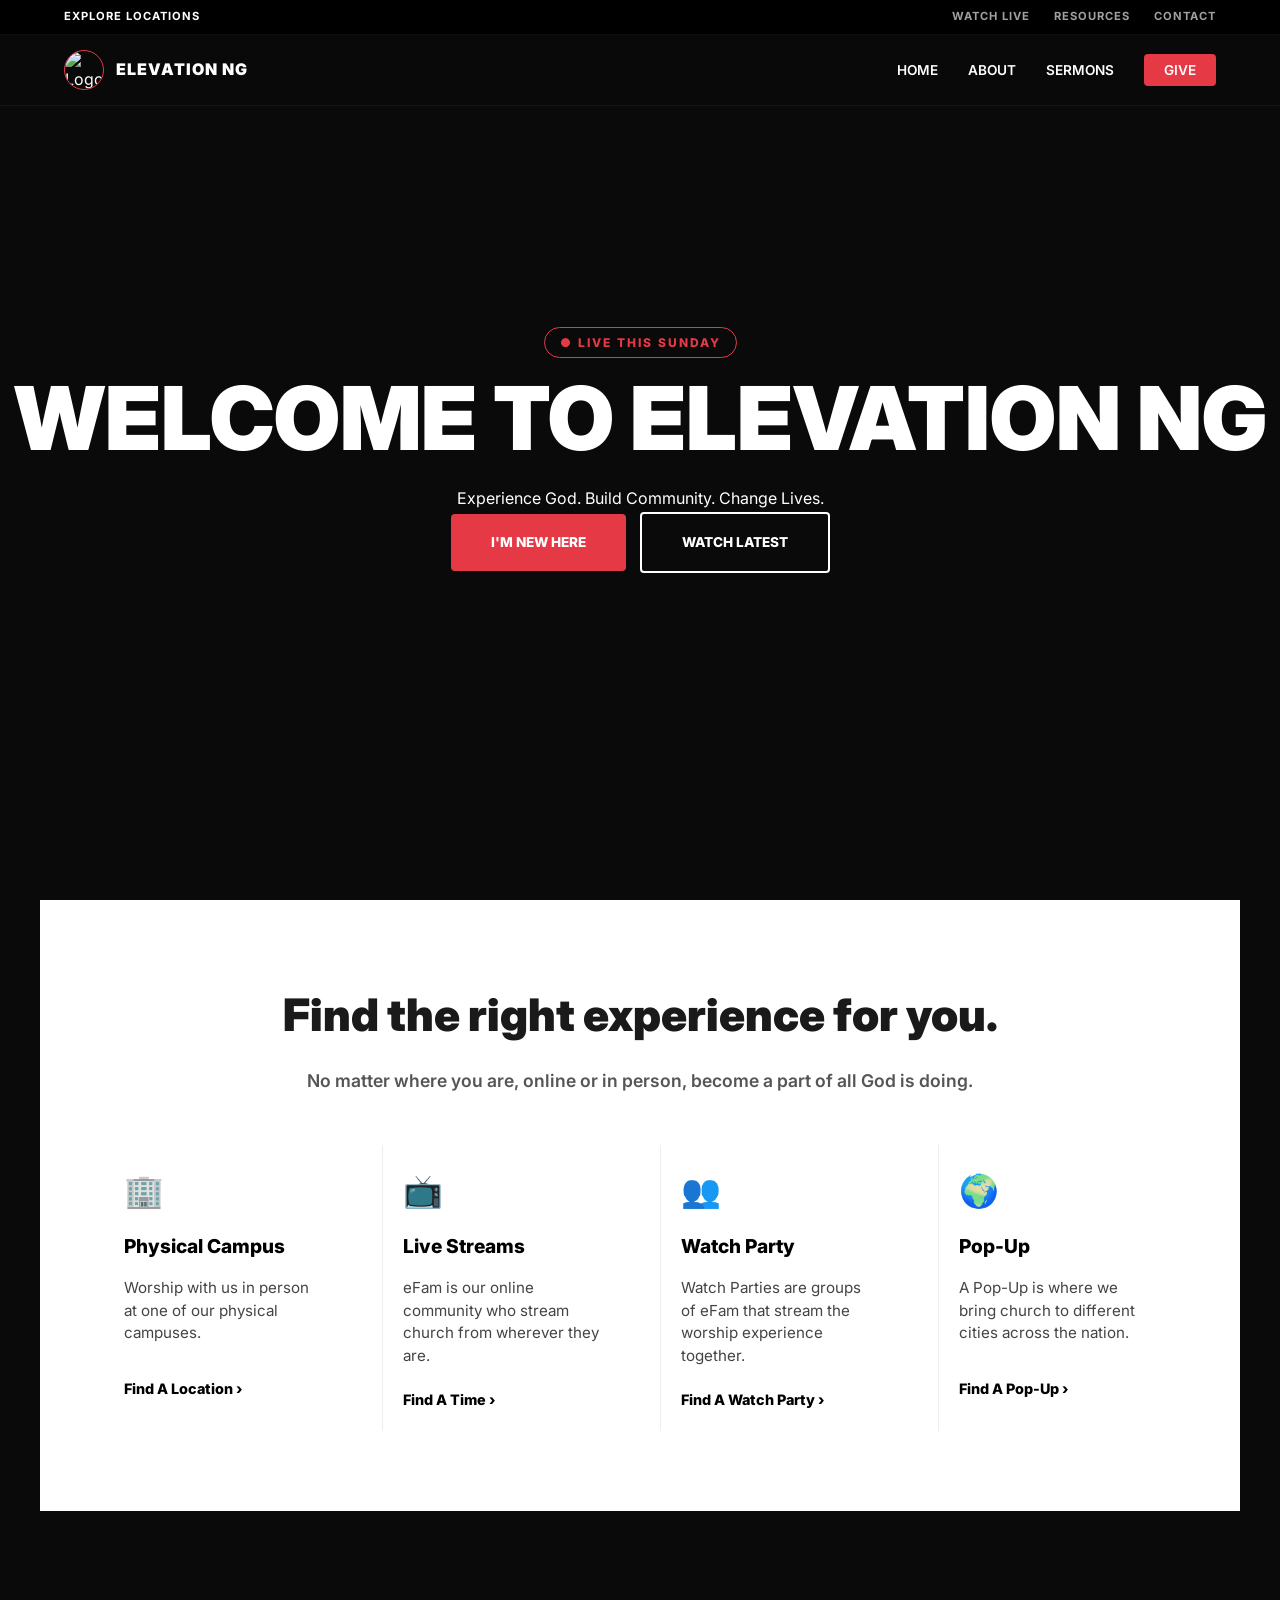
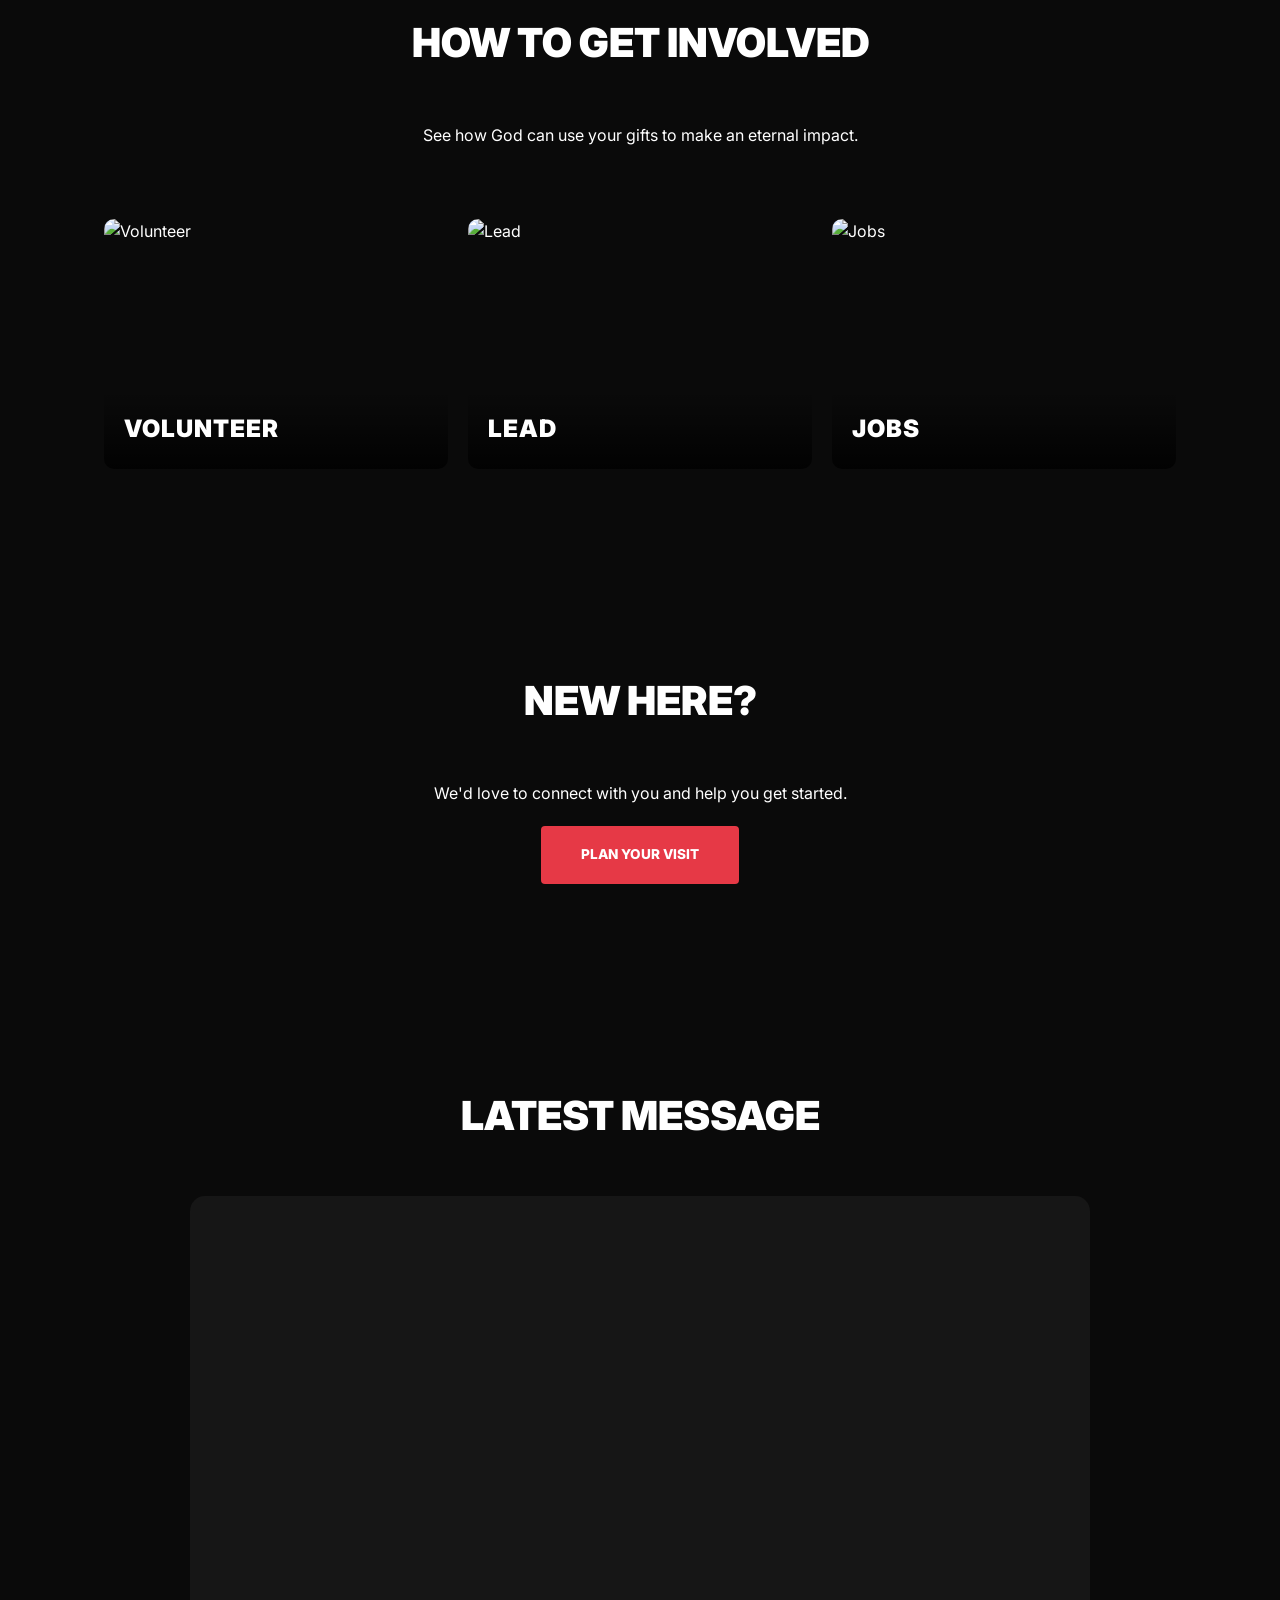
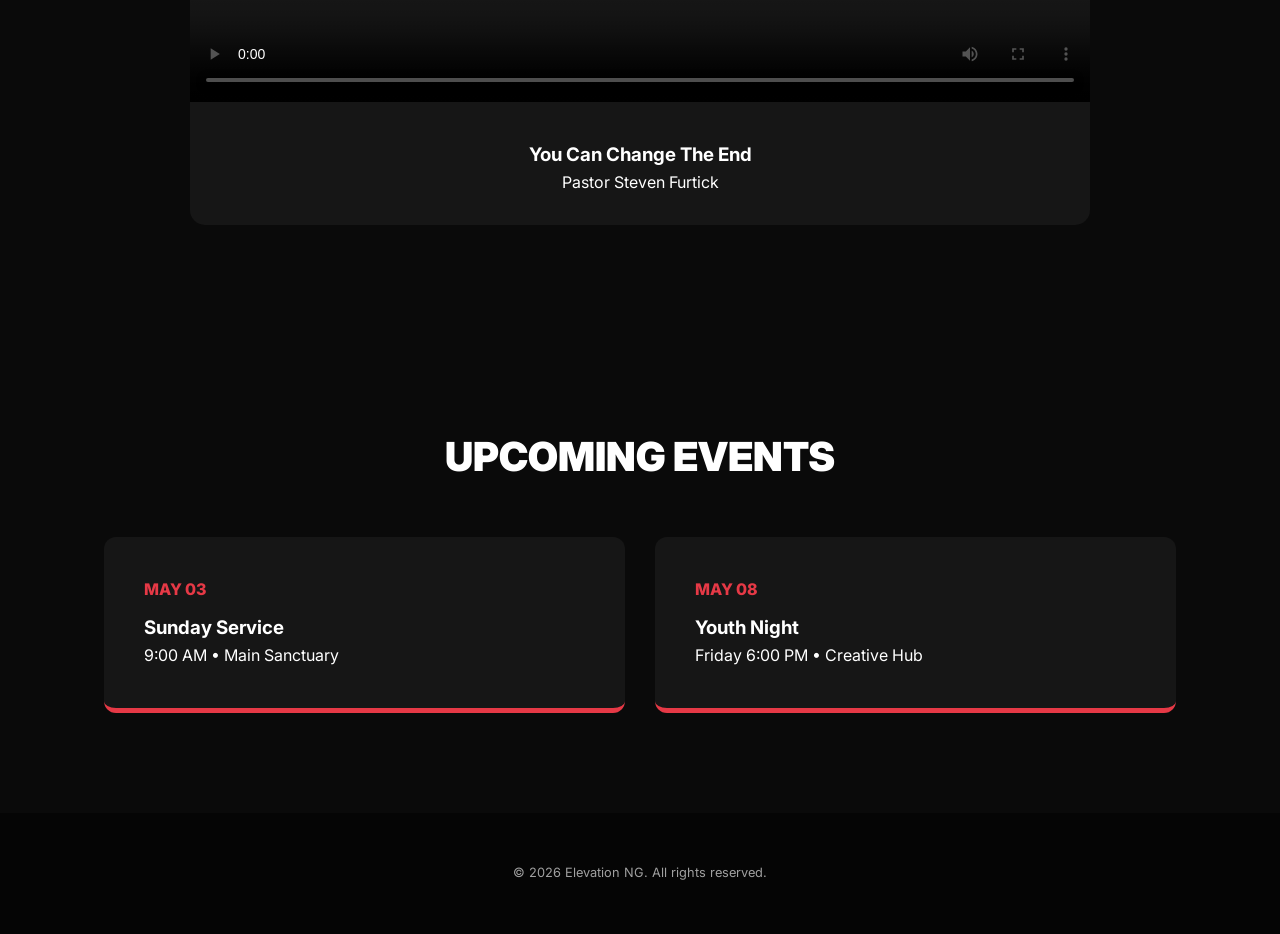
==== index.html @ 10603922 "Add files via upload" ====
<!DOCTYPE html>
<html lang="en">
<head>
    <meta charset="UTF-8">
    <meta name="viewport" content="width=device-width, initial-scale=1.0"> 
    <title>Elevation NG | Welcome Home</title>
    <link rel="stylesheet" href="style.css">
    <link href="https://fonts.googleapis.com/css2?family=Inter:wght@400;600;800;900&display=swap" rel="stylesheet">
</head>
<body>

    <header class="main-header"> 
        <div class="utility-bar">
            <div class="utility-content">
                <div class="location-picker">
                    <span>EXPLORE LOCATIONS</span>
                </div>
                <div class="utility-links">
                    <a href="#">WATCH LIVE</a>
                    <a href="#">RESOURCES</a>
                    <a href="#">CONTACT</a>
                </div>
            </div>
        </div>
        
        <nav class="navbar">
            <div class="logo">
                <img src="https://img.sanishtech.com/u/1c0983b16f705aad278ac29b4a04c383.jpg" alt="Logo">
                <span>ELEVATION NG</span>
            </div>
            
            <!-- Hamburger Menu -->
            <div class="menu-toggle" id="mobile-menu">
                <span class="bar"></span>
                <span class="bar"></span>
                <span class="bar"></span>
            </div>

            <ul class="nav-links">
                <li><a href="index.html">Home</a></li>
                <li><a href="about.html">About</a></li>
                <li><a href="sermons.html">Sermons</a></li>
                <li><a href="give.html" class="nav-btn">Give</a></li>
            </ul>
        </nav>
    </header>

    <section class="hero">
        <video autoplay muted loop playsinline class="background-video">
            <source src="https://ik.imagekit.io/9x6qw35bj/0.0-211.2.mp4" type="video/mp4">
        </video>
        <div class="hero-content">
            <div class="live-badge">● LIVE THIS SUNDAY</div>
            <h1>Welcome to Elevation NG</h1>
            <p>Experience God. Build Community. Change Lives.</p>
            <div class="hero-btns">
                <a href="#new" class="cta-btn">I'm New Here</a>
                <a href="#sermons" class="cta-btn secondary">Watch Latest</a>
            </div>
        </div>
    </section>

    <!-- Experience Section -->
    <section class="experience-section reveal container">
        <div class="experience-header">
            <h2>Find the right experience for you.</h2>
            <p>No matter where you are, online or in person, become a part of all God is doing.</p>
        </div>

        <div class="experience-grid">
            <div class="experience-item">
                <div class="icon">🏢</div>
                <h3>Physical Campus</h3>
                <p>Worship with us in person at one of our physical campuses.</p>
                <a href="#" class="find-link">Find a location &rsaquo;</a>
            </div>

            <div class="experience-item">
                <div class="icon">📺</div>
                <h3>Live Streams</h3>
                <p>eFam is our online community who stream church from wherever they are.</p>
                <a href="#" class="find-link">Find a time &rsaquo;</a>
            </div>

            <div class="experience-item">
                <div class="icon">👥</div>
                <h3>Watch Party</h3>
                <p>Watch Parties are groups of eFam that stream the worship experience together.</p>
                <a href="#" class="find-link">Find a watch party &rsaquo;</a>
            </div>

            <div class="experience-item">
                <div class="icon">🌍</div>
                <h3>Pop-Up</h3>
                <p>A Pop-Up is where we bring church to different cities across the nation.</p>
                <a href="#" class="find-link">Find a pop-up &rsaquo;</a>
            </div>
        </div>
    </section>

    <!-- Ministry Section -->
    <section class="container reveal">
        <div class="section-text">
            <h2 class="section-title">How To Get Involved</h2>
            <p>See how God can use your gifts to make an eternal impact.</p>
        </div>
        
        <div class="ministry-grid">
            <div class="m-card">
                <img src="https://content.elevationchurch.org/images/home_page_get_involved__volunteer.jpeg?width=384&format=auto" alt="Volunteer">
                <div class="m-overlay">
                    <h3>Volunteer</h3>
                </div>
            </div>
            <div class="m-card">
                <img src="https://content.elevationchurch.org/images/home_page_get_involved__lead.jpeg?width=384&format=auto" alt="Lead">
                <div class="m-overlay">
                    <h3>Lead</h3>
                </div>
            </div>
            <div class="m-card">
                <img src="https://content.elevationchurch.org/images/home_page_get_involved__careers.jpeg?width=384&format=auto" alt="Jobs">
                <div class="m-overlay">
                    <h3>Jobs</h3>
                </div>
            </div>
        </div>
    </section>

    <section id="new" class="new-here reveal container">
        <div class="section-text">
            <h2 class="section-title">New Here?</h2>
            <p>We'd love to connect with you and help you get started.</p>
        </div>
        <div class="center-btn">
            <a href="visit.html" class="cta-btn">Plan Your Visit</a>
        </div>
    </section>

    <section id="sermons" class="sermon-highlight reveal container">
        <h2 class="section-title">Latest Message</h2>
        <div class="sermon-card">
            <video controls poster="images/sermon-thumbnail.jpg">
                <source src="https://ik.imagekit.io/9x6qw35bj/0.0-178.7.mp4" type="video/mp4">
            </video>
            <div class="sermon-info">
                <h3>You Can Change The End</h3>
                <p>Pastor Steven Furtick</p>
            </div>
        </div>
    </section>

    <section class="events reveal container">
        <h2 class="section-title">Upcoming Events</h2>
        <div class="event-grid">
            <div class="event-item">
                <div class="date">MAY 03</div>
                <h3>Sunday Service</h3>
                <p>9:00 AM • Main Sanctuary</p>
            </div>
            <div class="event-item">
                <div class="date">MAY 08</div>
                <h3>Youth Night</h3>
                <p>Friday 6:00 PM • Creative Hub</p>
            </div>
        </div>
    </section>

    <footer>
        <div class="footer-content">
            <p>&copy; <span id="year"></span> Elevation NG. All rights reserved.</p>
        </div>
    </footer>

    <script>
        // Update year
        const yearEl = document.getElementById('year');
        if (yearEl) yearEl.textContent = new Date().getFullYear();

        // Mobile Menu Toggle
        const menu = document.querySelector('#mobile-menu');
        const menuLinks = document.querySelector('.nav-links');
        if (menu) {
            menu.addEventListener('click', () => {
                menu.classList.toggle('is-active');
                menuLinks.classList.toggle('active');
            });
        }

        // Scroll Reveal
        const observer = new IntersectionObserver((entries) => {
            entries.forEach(entry => {
                if (entry.isIntersecting) {
                    entry.target.classList.add('active');
                }
            });
        }, { threshold: 0.1 });
        document.querySelectorAll('.reveal').forEach(el => observer.observe(el));
    </script>
    <script src="script.js"></script>
</body>
</html>
---- style.css ----
:root {
    --primary: #e63946;
    --dark-bg: #0a0a0a;
    --card-bg: #161616;
    --text-white: #ffffff;
    --text-gray: #a0a0a0;
    --glass: rgba(10, 10, 10, 0.85);
}

* {
    margin: 0;
    padding: 0;
    box-sizing: border-box;
    font-family: 'Inter', sans-serif;
}

body {
    background-color: var(--dark-bg);
    color: var(--text-white);
    line-height: 1.6;
}

/* Header & Navbar */
.main-header {
    position: fixed;
    top: 0;
    width: 100%;
    z-index: 1000;
    background: var(--glass);
    backdrop-filter: blur(15px);
    border-bottom: 1px solid rgba(255, 255, 255, 0.05);
}

.navbar {
    display: flex;
    justify-content: space-between;
    align-items: center;
    padding: 15px 5%;
    max-width: 1400px;
    margin: 0 auto;
}

.logo {
    display: flex;
    align-items: center;
    gap: 12px;
}

.logo img {
    height: 40px;
    width: 40px;
    border-radius: 50%;
    border: 1px solid var(--primary);
}

.logo span {
    font-weight: 900;
    letter-spacing: 1px;
}

.nav-links {
    display: flex;
    list-style: none;
    gap: 30px;
    align-items: center;
}

.nav-links a {
    text-decoration: none;
    color: var(--text-white);
    font-size: 0.85rem;
    font-weight: 600;
    text-transform: uppercase;
    transition: 0.3s;
}

.nav-links a:hover { color: var(--primary); }

.nav-btn {
    background: var(--primary);
    padding: 8px 20px;
    border-radius: 4px;
}

/* Hero Section */
.hero {
    height: 100vh;
    display: flex;
    align-items: center;
    justify-content: center;
    text-align: center;
    position: relative;
    overflow: hidden;
}

.background-video {
    position: absolute;
    top: 0;
    left: 0;
    width: 100%;
    height: 100%;
    object-fit: cover;
    z-index: -1;
    filter: brightness(0.4);
}

.live-badge {
    color: var(--primary);
    font-weight: 800;
    font-size: 0.75rem;
    letter-spacing: 2px;
    margin-bottom: 1rem;
    border: 1px solid var(--primary);
    padding: 5px 15px;
    border-radius: 50px;
    display: inline-block;
}

.hero-content h1 {
    font-size: clamp(2.5rem, 8vw, 5.5rem);
    font-weight: 900;
    line-height: 1;
    margin-bottom: 1.5rem;
    text-transform: uppercase;
}

/* Layout */
.container {
    max-width: 1200px;
    margin: 0 auto;
    padding: 100px 5%;
}

.section-title {
    font-size: 2.5rem;
    font-weight: 900;
    margin-bottom: 3rem;
    text-align: center;
    text-transform: uppercase;
}

/* Sermon Card */
.sermon-card {
    background: var(--card-bg);
    border-radius: 15px;
    overflow: hidden;
    max-width: 900px;
    margin: 0 auto;
}

.sermon-card video { width: 100%; aspect-ratio: 16/9; }

.sermon-info { padding: 30px; text-align: center; }

/* Event Grid */
.event-grid {
    display: grid;
    grid-template-columns: repeat(auto-fit, minmax(300px, 1fr));
    gap: 30px;
}

.event-item {
    background: var(--card-bg);
    padding: 40px;
    border-radius: 12px;
    border-bottom: 5px solid var(--primary);
    transition: transform 0.3s;
}

.event-item:hover { transform: translateY(-10px); }

.event-item .date { color: var(--primary); font-weight: 800; margin-bottom: 10px; }

/* Buttons */
.cta-btn {
    display: inline-block;
    padding: 18px 40px;
    background: var(--primary);
    color: white;
    text-decoration: none;
    font-weight: 800;
    text-transform: uppercase;
    font-size: 0.85rem;
    border-radius: 4px;
    transition: 0.3s;
}

.cta-btn.secondary {
    background: transparent;
    border: 2px solid white;
    margin-left: 10px;
}

.cta-btn:hover { background: #ff4d5a; transform: scale(1.05); }

/* Reveal Animation */
.reveal {
    opacity: 0;
    transform: translateY(40px);
    transition: 1s all ease;
}

.reveal.active {
    opacity: 1;
    transform: translateY(0);
}

footer {
    text-align: center;
    padding: 50px 0;
    background: #050505;
    color: var(--text-gray);
    font-size: 0.8rem;
}

/* Center button for New Here section */
.center-btn { text-align: center; margin-top: 20px;}
.section-text { text-align: center; margin-bottom: 20px;}

/* Utility Bar */
.utility-bar {
    background: #000;
    padding: 8px 5%;
    font-size: 0.7rem;
    font-weight: 700;
    letter-spacing: 1px;
    border-bottom: 1px solid rgba(255,255,255,0.1);
}

.utility-content {
    display: flex;
    justify-content: space-between;
    max-width: 1400px;
    margin: 0 auto;
}

.utility-links a {
    color: var(--text-gray);
    text-decoration: none;
    margin-left: 20px;
    transition: 0.3s;
}

.utility-links a:hover { color: #fff; }

/* Ministry Grid */
.ministry-grid {
    display: grid;
    grid-template-columns: repeat(auto-fit, minmax(300px, 1fr));
    gap: 20px;
    padding-top: 50px;
}

.m-card {
    position: relative;
    height: 250px;
    border-radius: 10px;
    overflow: hidden;
    cursor: pointer;
}

.m-card img {
    width: 100%;
    height: 100%;
    object-fit: cover;
    transition: transform 0.5s;
}

.m-overlay {
    position: absolute;
    bottom: 0;
    left: 0;
    right: 0;
    padding: 20px;
    background: linear-gradient(transparent, rgba(0,0,0,0.8));
}

.m-card:hover img { transform: scale(1.1); }

/* Update Header for a more "Fixed" feel */
.main-header {
    position: fixed;
    top: 0;
    width: 100%;
    z-index: 1000;
    /* Removed individual background here to let utility bar and nav stack */
}

/* Fix Utility Bar Spacing */
.utility-bar {
    background: #000;
    padding: 8px 5%;
    font-size: 0.7rem;
    font-weight: 700;
    letter-spacing: 1px;
    border-bottom: 1px solid rgba(255,255,255,0.05);
}

/* Enhance Ministry Card Text Visibility */
.m-overlay h3 {
    color: var(--text-white);
    font-size: 1.5rem;
    font-weight: 900;
    text-transform: uppercase;
    letter-spacing: 1px;
}

/* Smooth Scrolling for the whole site */
html {
    scroll-behavior: smooth;
}

/* Experience Section */
.experience-section {
    background-color: #ffffff; /* Matches the screenshot's clean look */
    color: #000000;
    text-align: center;
    padding: 80px 5%;
}

.experience-header h2 {
    font-size: 2.8rem;
    font-weight: 900;
    margin-bottom: 15px;
    color: #1a1a1a;
}

.experience-header p {
    font-size: 1.1rem;
    color: #555;
    max-width: 700px;
    margin: 0 auto 50px;
    font-weight: 600;
}

.experience-grid {
    display: grid;
    grid-template-columns: repeat(auto-fit, minmax(200px, 1fr));
    gap: 40px;
    max-width: 1200px;
    margin: 0 auto;
}

.experience-item {
    padding: 20px;
    display: flex;
    flex-direction: column;
    align-items: flex-start; /* Left aligned like the image */
    text-align: left;
    border-left: 1px solid #eee; /* Adds subtle separation lines */
}

.experience-item:first-child {
    border-left: none;
}

.experience-item .icon {
    font-size: 2rem;
    margin-bottom: 15px;
}

.experience-item h3 {
    font-size: 1.2rem;
    font-weight: 800;
    margin-bottom: 15px;
}

.experience-item p {
    font-size: 0.95rem;
    color: #444;
    line-height: 1.5;
    margin-bottom: 20px;
    min-height: 80px; /* Keeps boxes even */
}

.find-link {
    text-decoration: none;
    color: #000;
    font-weight: 800;
    font-size: 0.9rem;
    text-transform: capitalize;
    transition: 0.3s;
}

.find-link:hover {
    color: var(--primary);
    padding-left: 5px;
}

/* About Page Specifics */
.page-hero {
    height: 60vh;
    display: flex;
    align-items: center;
    justify-content: center;
    text-align: center;
    padding-top: 100px;
}

.mission-split {
    display: flex;
    align-items: center;
    gap: 60px;
    flex-wrap: wrap;
}

.mission-text { flex: 1; min-width: 300px; }
.mission-image { flex: 1; min-width: 300px; }

.mission-image img {
    width: 100%;
    border-radius: 15px;
    box-shadow: 0 20px 40px rgba(0,0,0,0.4);
}

.leadership-grid {
    display: grid;
    grid-template-columns: repeat(auto-fit, minmax(250px, 1fr));
    gap: 40px;
    max-width: 900px;
    margin: 0 auto;
}

.leader-card {
    text-align: center;
}

.leader-card img {
    width: 200px;
    height: 200px;
    object-fit: cover;
    border-radius: 50%;
    margin-bottom: 20px;
    filter: grayscale(100%);
    transition: 0.5s;
}

.leader-card:hover img {
    filter: grayscale(0%);
    transform: scale(1.05);
}

.leader-card h3 {
    font-weight: 800;
    margin-bottom: 5px;
}

.leader-card p {
    color: var(--text-gray);
    font-size: 0.9rem;
}

/* Core Values Styles */
.values-section {
    background-color: var(--dark-bg);
}

.values-grid {
    display: grid;
    grid-template-columns: repeat(auto-fit, minmax(250px, 1fr));
    gap: 40px;
}

.value-item {
    padding: 30px;
    background: var(--card-bg);
    border-radius: 12px;
    position: relative;
    transition: 0.3s;
}

.value-item:hover {
    background: #1e1e1e;
    transform: translateY(-5px);
}

.value-item span {
    font-size: 3rem;
    font-weight: 900;
    color: var(--primary);
    opacity: 0.2;
    position: absolute;
    top: 10px;
    right: 20px;
}

.value-item h3 {
    font-weight: 800;
    margin-bottom: 15px;
    font-size: 1.1rem;
    position: relative;
    z-index: 1;
}

.value-item p {
    color: var(--text-gray);
    font-size: 0.9rem;
    line-height: 1.6;
}

/* Belief Section Styles */
.belief-section {
    background-color: #0d0d0d;
    border-top: 1px solid rgba(255, 255, 255, 0.05);
}

.belief-grid {
    display: grid;
    grid-template-columns: 1fr 1fr; /* Two columns for a balanced look */
    gap: 30px;
    margin-top: 40px;
}

.belief-item {
    border-left: 3px solid var(--primary);
    padding: 10px 25px;
}

.belief-item h3 {
    font-weight: 800;
    margin-bottom: 10px;
    text-transform: uppercase;
    font-size: 1rem;
    letter-spacing: 1px;
}

.belief-item p {
    color: var(--text-gray);
    font-size: 0.95rem;
    line-height: 1.5;
}

/* Sermon Page Styles */
.featured-sermon {
    padding-top: 150px;
}

.main-video-container {
    background: var(--card-bg);
    border-radius: 20px;
    overflow: hidden;
    box-shadow: 0 30px 60px rgba(0,0,0,0.5);
}

.main-video-info {
    padding: 40px;
}

.series-tag {
    color: var(--primary);
    font-weight: 800;
    font-size: 0.7rem;
    letter-spacing: 2px;
    display: block;
    margin-bottom: 10px;
}

.video-actions {
    margin-top: 25px;
    display: flex;
    gap: 15px;
}

/* Archive Grid */
.archive-header {
    display: flex;
    justify-content: space-between;
    align-items: center;
    margin-bottom: 40px;
    flex-wrap: wrap;
}

.search-box input {
    background: #1a1a1a;
    border: 1px solid rgba(255,255,255,0.1);
    color: white;
    padding: 12px 25px;
    border-radius: 50px;
    width: 300px;
    font-family: inherit;
}

.sermon-grid {
    display: grid;
    grid-template-columns: repeat(auto-fit, minmax(300px, 1fr));
    gap: 30px;
}

.s-archive-card {
    cursor: pointer;
    transition: 0.3s;
}

.s-thumb {
    position: relative;
    border-radius: 12px;
    overflow: hidden;
    aspect-ratio: 16/9;
}

.s-thumb img {
    width: 100%;
    height: 100%;
    object-fit: cover;
    transition: 0.5s;
}

.play-overlay {
    position: absolute;
    top: 50%;
    left: 50%;
    transform: translate(-50%, -50%);
    background: var(--primary);
    width: 60px;
    height: 60px;
    border-radius: 50%;
    display: flex;
    align-items: center;
    justify-content: center;
    font-size: 1.5rem;
    opacity: 0;
    transition: 0.3s;
}

.s-archive-card:hover .play-overlay { opacity: 1; }
.s-archive-card:hover .s-thumb img { transform: scale(1.05); filter: brightness(0.6); }

.s-content {
    margin-top: 15px;
}

.s-content h3 {
    font-size: 1.1rem;
    font-weight: 800;
    margin-bottom: 5px;
}

.s-content p {
    color: var(--text-gray);
    font-size: 0.85rem;
}

/* Giving Page Styles */
.giving-grid {
    display: grid;
    grid-template-columns: repeat(auto-fit, minmax(280px, 1fr));
    gap: 30px;
    margin-bottom: 80px;
}

.give-card {
    background: var(--card-bg);
    padding: 40px;
    border-radius: 20px;
    text-align: center;
    border: 1px solid rgba(255,255,255,0.05);
    transition: 0.3s;
}

.give-card:hover {
    transform: translateY(-10px);
    border-color: var(--primary);
}

.give-icon {
    font-size: 3rem;
    margin-bottom: 20px;
}

.give-card h3 {
    margin-bottom: 15px;
    font-weight: 800;
}

.give-card p {
    color: var(--text-gray);
    font-size: 0.95rem;
    margin-bottom: 25px;
    line-height: 1.6;
}

/* Give Form Wrapper */
.give-form-section {
    padding-bottom: 100px;
}

.form-wrapper {
    max-width: 500px;
    margin: 0 auto;
    background: #111;
    padding: 40px;
    border-radius: 20px;
    box-shadow: 0 40px 100px rgba(0,0,0,0.5);
}

.form-wrapper h2 {
    text-align: center;
    margin-bottom: 30px;
    font-weight: 900;
}

.input-group {
    margin-bottom: 20px;
}

.input-group label {
    display: block;
    margin-bottom: 8px;
    font-size: 0.85rem;
    font-weight: 700;
    color: var(--text-gray);
}

.input-group input, 
.input-group select {
    width: 100%;
    padding: 15px;
    background: #222;
    border: 1px solid #333;
    border-radius: 8px;
    color: white;
    font-family: inherit;
}

.secure-note {
    text-align: center;
    font-size: 0.75rem;
    color: #666;
    margin-top: 20px;
}

/* Container for the icon */
.menu-toggle {
    display: none; /* Hidden on desktop */
    flex-direction: column;
    justify-content: space-between;
    width: 30px;
    height: 21px;
    cursor: pointer;
    z-index: 1001;
}

/* The three horizontal bars */
.menu-toggle .bar {
    height: 3px;
    width: 100%;
    background-color: white;
    border-radius: 10px;
    transition: all 0.3s ease-in-out;
}

/* Tablet and Mobile View */
@media (max-width: 768px) {
    .menu-toggle {
        display: flex; /* Show on mobile */
    }

    /* Animation: Top bar rotates 45 degrees */
    .menu-toggle.is-active .bar:nth-child(1) {
        transform: translateY(9px) rotate(45deg);
    }

    /* Animation: Middle bar disappears */
    .menu-toggle.is-active .bar:nth-child(2) {
        opacity: 0;
    }

    /* Animation: Bottom bar rotates -45 degrees */
    .menu-toggle.is-active .bar:nth-child(3) {
        transform: translateY(-9px) rotate(-45deg);
    }
}

/* Responsive fix for Belief Grid */
@media (max-width: 768px) {
    .belief-grid {
        grid-template-columns: 1fr;
    }
}

/* Responsive fix for mobile */
@media (max-width: 768px) {
    .experience-item {
        border-left: none;
        border-bottom: 1px solid #eee;
        padding-bottom: 30px;
    }
}

/* Mobile Menu */
@media (max-width: 768px) {
    .menu-toggle { display: block; cursor: pointer; }
    .nav-links {
        display: none;
        flex-direction: column;
        position: absolute;
        top: 80px; left: 0; width: 100%;
        background: #000; padding: 20px 0;
    }
    .nav-links.active { display: flex; }
}
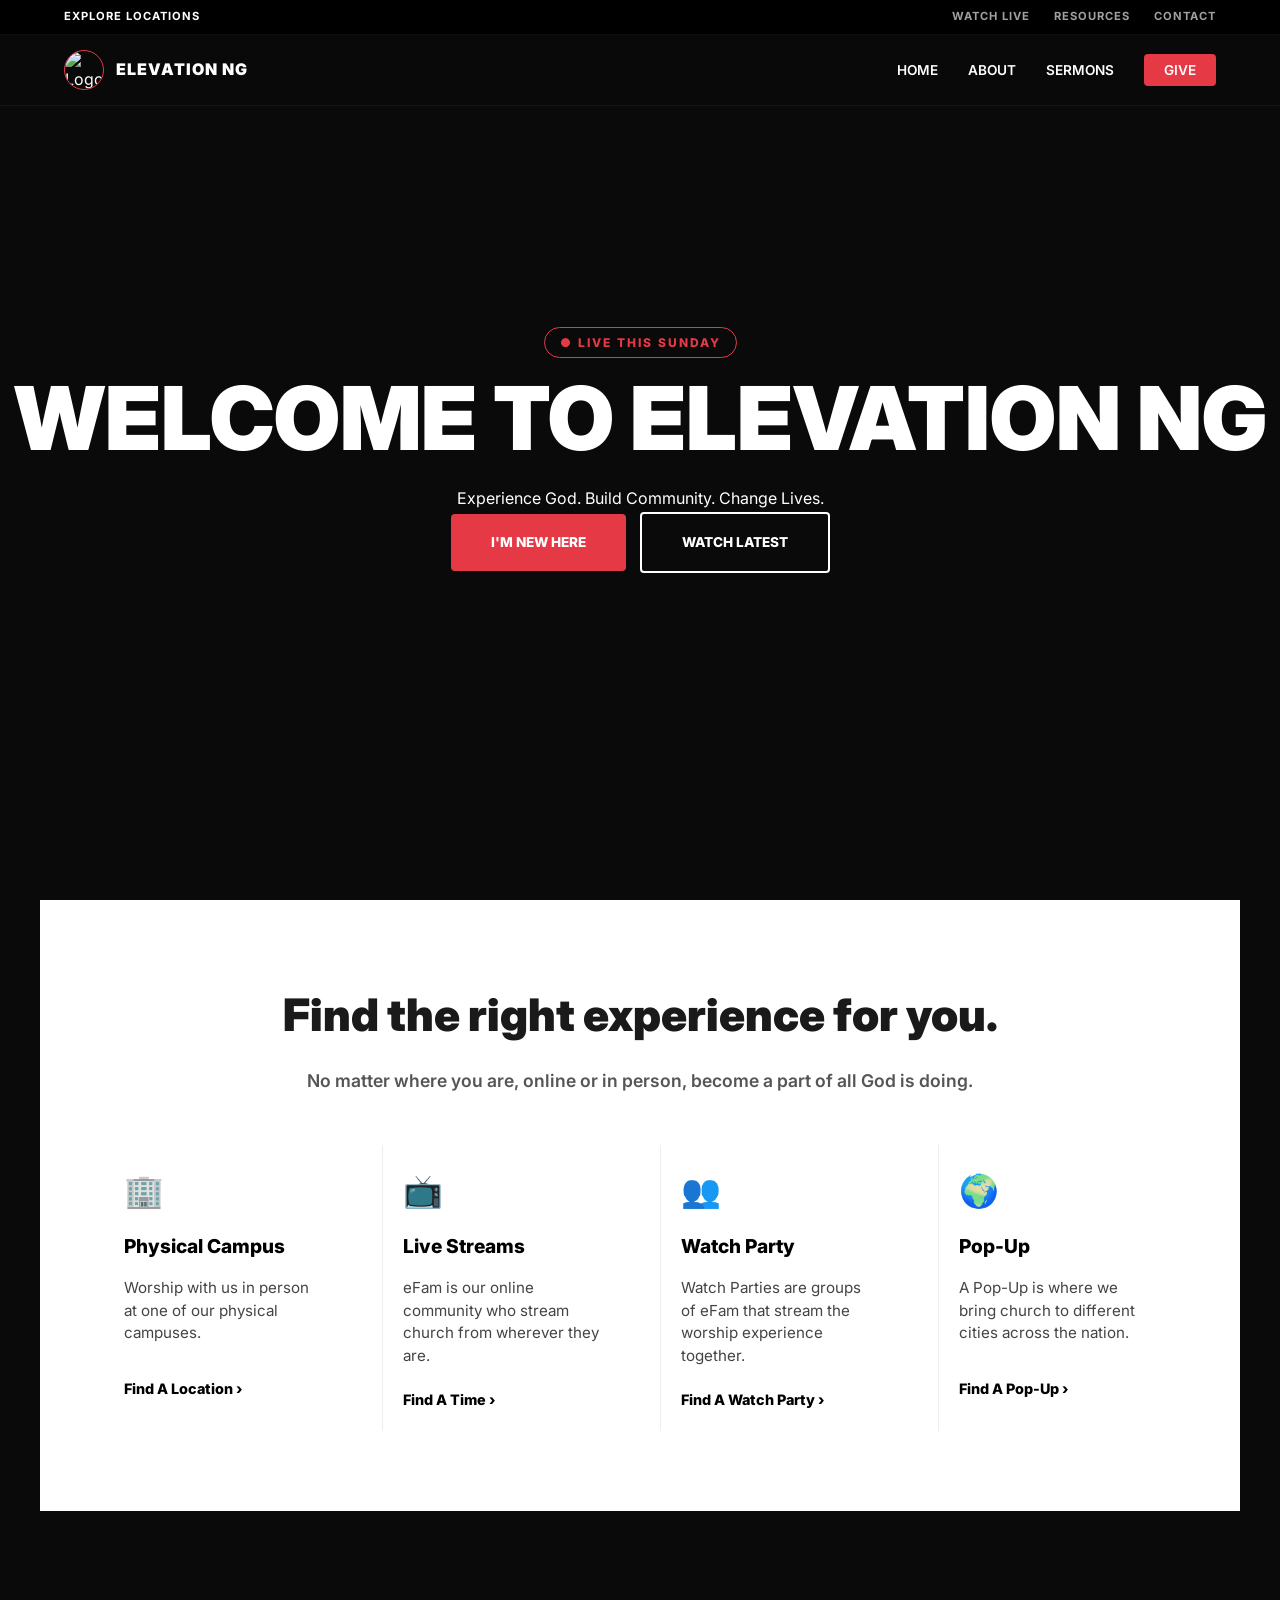
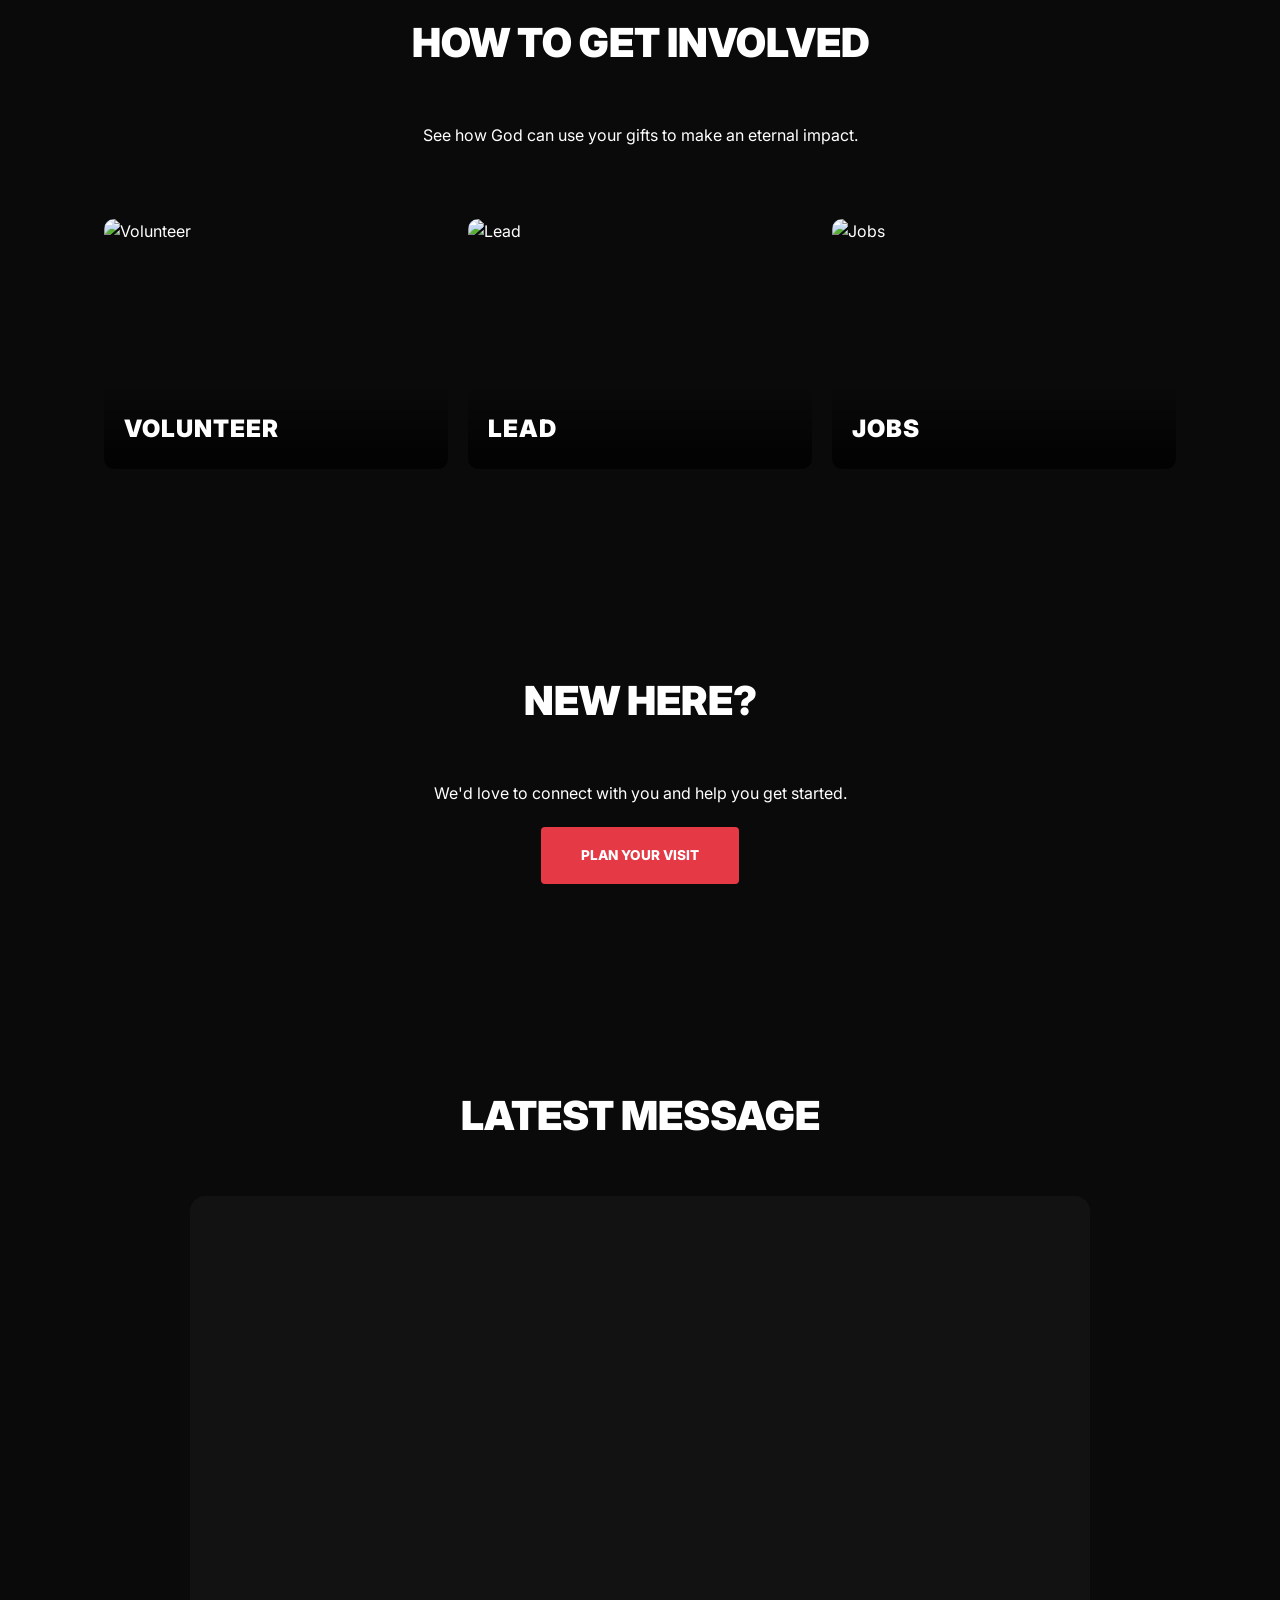
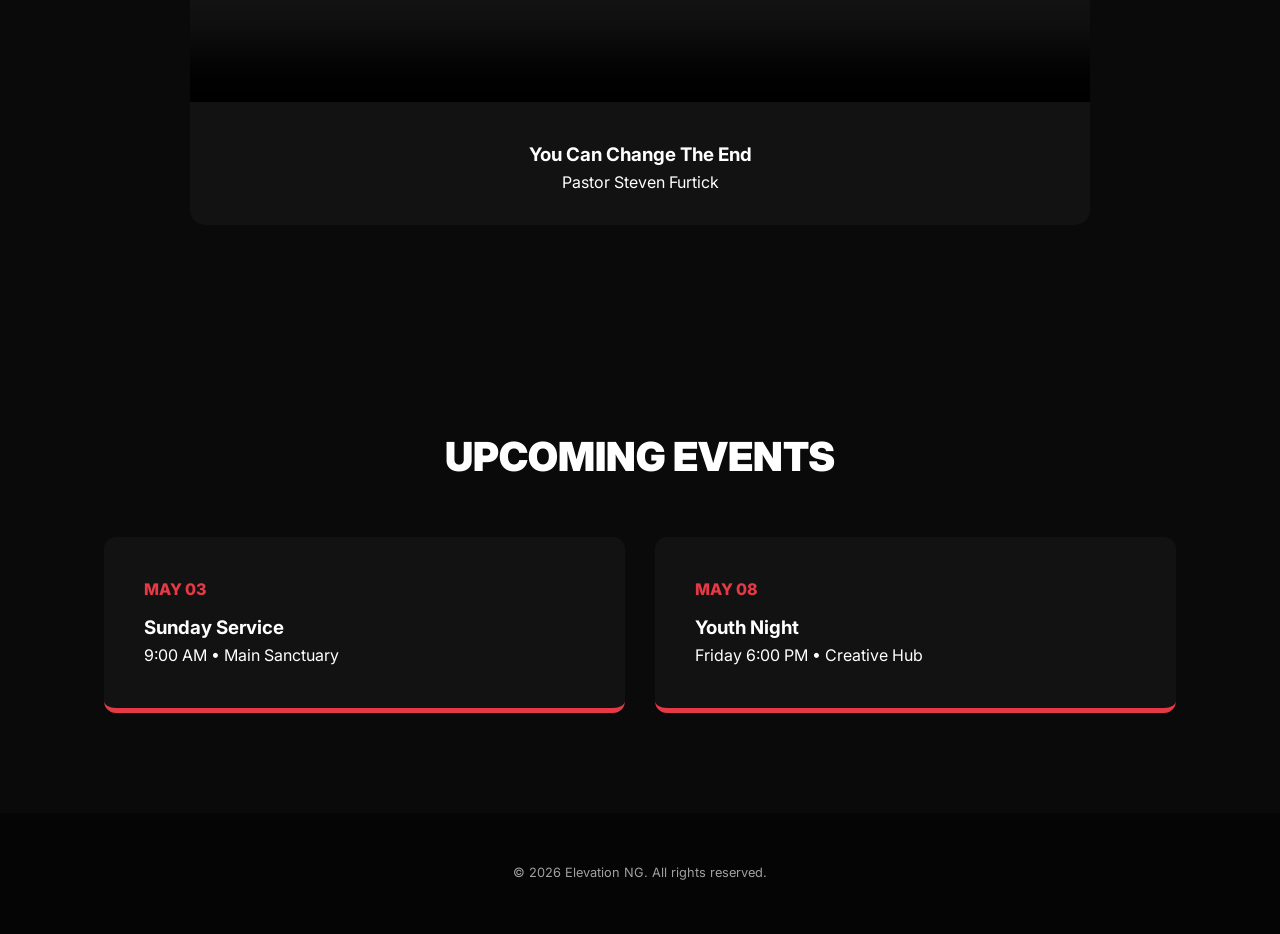
==== commit 4dd8703f: "Add files via upload" ====
--- a/index.html
+++ b/index.html
@@ -25,7 +25,7 @@
         
         <nav class="navbar">
             <div class="logo">
-                <img src="https://img.sanishtech.com/u/1c0983b16f705aad278ac29b4a04c383.jpg" alt="Logo">
+                <img src="https://img.sanishtech.com/u/6a5d5f1891a5ef6978d27839b1085aa9.jpg" alt="Logo">
                 <span>ELEVATION NG</span>
             </div>
             
--- a/style.css
+++ b/style.css
@@ -749,6 +749,91 @@
     transition: all 0.3s ease-in-out;
 }
 
+/* Visit Page Specific Styles */
+.visit-grid {
+    display: grid;
+    grid-template-columns: repeat(auto-fit, minmax(250px, 1fr));
+    gap: 30px;
+    margin-bottom: 80px;
+}
+
+.visit-card {
+    background: #111;
+    padding: 30px;
+    border-radius: 15px;
+    border: 1px solid rgba(255,255,255,0.05);
+    transition: transform 0.3s ease;
+}
+
+.visit-card:hover {
+    transform: translateY(-5px);
+}
+
+.visit-icon {
+    font-size: 2.5rem;
+    margin-bottom: 15px;
+}
+
+.visit-card h3 {
+    font-size: 1.3rem;
+    margin-bottom: 10px;
+    font-weight: 800;
+}
+
+.visit-card p {
+    color: var(--text-gray);
+    font-size: 0.9rem;
+    line-height: 1.6;
+}
+
+/* Map Layout Split */
+.map-section {
+    display: flex;
+    flex-wrap: wrap;
+    gap: 40px;
+    align-items: center;
+    margin-bottom: 100px;
+}
+
+.map-info {
+    flex: 1;
+    min-width: 300px;
+}
+
+.map-info h2 {
+    font-size: 2.5rem;
+    font-weight: 900;
+    margin-bottom: 15px;
+}
+
+.map-info p {
+    color: var(--text-gray);
+    line-height: 1.7;
+    margin-bottom: 10px;
+}
+
+.map-wrapper {
+    flex: 1.5;
+    min-width: 300px;
+}
+
+.mock-map {
+    width: 100%;
+    height: 350px;
+    background: #1c1c1c;
+    border-radius: 15px;
+    display: flex;
+    flex-direction: column;
+    justify-content: center;
+    align-items: center;
+    border: 1px solid #333;
+}
+
+/* Visit Form Adjustment */
+.visit-form-section {
+    padding-bottom: 100px;
+}
+
 /* Tablet and Mobile View */
 @media (max-width: 768px) {
     .menu-toggle {
@@ -778,24 +863,568 @@
     }
 }
 
-/* Responsive fix for mobile */
+
+/* ==========================================
+   MOBILE RESPONSIVE NAVIGATION (768px & below)
+   ========================================== */
 @media (max-width: 768px) {
-    .experience-item {
-        border-left: none;
-        border-bottom: 1px solid #eee;
-        padding-bottom: 30px;
-    }
-}
-
-/* Mobile Menu */
-@media (max-width: 768px) {
-    .menu-toggle { display: block; cursor: pointer; }
+    
+    /* 1. Adjust main navbar padding */
+    .navbar {
+        padding: 15px 20px;
+        position: relative;
+    }
+
+    /* 2. Show the Hamburger Menu Icon */
+    .menu-toggle {
+        display: flex; /* Overrides the desktop 'display: none' */
+    }
+
+    /* 3. Transform standard nav links into a mobile dropdown drawer */
     .nav-links {
-        display: none;
+        display: none; /* Hidden by default */
         flex-direction: column;
         position: absolute;
-        top: 80px; left: 0; width: 100%;
-        background: #000; padding: 20px 0;
-    }
-    .nav-links.active { display: flex; }
+        top: 100%; /* Sits exactly below the header */
+        left: 0;
+        width: 100%;
+        background-color: #000000; /* Matching solid background */
+        padding: 30px 0;
+        text-align: center;
+        gap: 25px;
+        border-bottom: 2px solid #1a1a1a;
+        box-shadow: 0 10px 20px rgba(0, 0, 0, 0.5);
+        z-index: 999;
+    }
+
+    /* 4. This class is toggled by JS when you click the hamburger */
+    .nav-links.active {
+        display: flex;
+    }
+
+    /* Make mobile menu links slightly larger for easy tapping */
+    .nav-links li a {
+        font-size: 1.1rem;
+        display: block;
+        width: 100%;
+    }
+
+    /* Style adjustment for the mobile Call-To-Action button */
+    .nav-links .nav-btn {
+        display: inline-block;
+        width: 80%; /* Centers and boundaries the button nicely */
+        margin: 0 auto;
+        padding: 12px 0;
+    }
+
+    /* 5. Hamburger Morph Animations (Turns 3 lines into an 'X') */
+    .menu-toggle.is-active .bar:nth-child(1) {
+        transform: translateY(9px) rotate(45deg);
+    }
+
+    .menu-toggle.is-active .bar:nth-child(2) {
+        opacity: 0; /* Melts the middle bar away */
+    }
+
+    .menu-toggle.is-active .bar:nth-child(3) {
+        transform: translateY(-9px) rotate(-45deg);
+    }
+}
+
+/* ==========================================
+   BANK TRANSFER COMPONENT LAYOUT
+   ========================================== */
+.bank-transfer-section {
+    padding: 80px 0;
+    text-align: center;
+}
+
+.section-subtitle {
+    color: #888;
+    margin-bottom: 40px;
+    font-size: 0.95rem;
+    max-width: 600px;
+    margin-left: auto;
+    margin-right: auto;
+    line-height: 1.6;
+}
+
+.bank-grid {
+    display: grid;
+    grid-template-columns: repeat(auto-fit, minmax(300px, 1fr));
+    gap: 25px;
+    max-width: 800px;
+    margin: 0 auto;
+    padding: 0 20px;
+}
+
+.bank-card {
+    background: #111;
+    border: 1px solid #222;
+    border-radius: 12px;
+    padding: 25px;
+    display: flex;
+    align-items: center;
+    gap: 20px;
+    text-align: left;
+    cursor: pointer;
+    position: relative;
+    transition: transform 0.2s ease, border-color 0.2s ease, background 0.2s ease;
+}
+
+/* Red glow highlight when hovering on a desktop */
+.bank-card:hover {
+    transform: translateY(-2px);
+    border-color: #ff3b3f;
+    background: #151515;
+}
+
+/* Dynamic State: Changes to green when JavaScript triggers a copy success */
+.bank-card.copied-card {
+    border-color: #2ed573 !important;
+    background: #0e1a12;
+}
+
+/* Logos styling */
+.bank-logo-placeholder {
+    width: 55px;
+    height: 55px;
+    border-radius: 10px;
+    background: #d11919; /* Corporate UBA Maroon-Red */
+    color: #fff;
+    display: flex;
+    align-items: center;
+    justify-content: center;
+    font-weight: 900;
+    font-size: 1.1rem;
+    flex-shrink: 0;
+}
+
+/* Overriding Moniepoint blue badge theme */
+.bank-logo-placeholder.moniepoint {
+    background: #0049ff;
+}
+
+.bank-details h3 {
+    font-size: 1.1rem;
+    font-weight: 700;
+    margin-bottom: 5px;
+    color: #fff;
+}
+
+.account-number-wrapper {
+    display: flex;
+    align-items: center;
+    gap: 12px;
+    margin-bottom: 6px;
+}
+
+.account-num {
+    font-family: 'Inter', monospace;
+    font-size: 1.3rem;
+    font-weight: 800;
+    color: #ff3b3f;
+    letter-spacing: 0.5px;
+}
+
+.copied-card .account-num {
+    color: #2ed573;
+}
+
+.copy-badge {
+    font-size: 0.75rem;
+    background: #222;
+    padding: 3px 8px;
+    border-radius: 4px;
+    color: #aaa;
+    transition: all 0.2s ease;
+}
+
+.copy-badge.copied {
+    background: #2ed573;
+    color: #fff;
+}
+
+.account-name {
+    font-size: 0.8rem;
+    text-transform: uppercase;
+    letter-spacing: 1px;
+    color: #666;
+    font-weight: 600;
+}
+
+/* Adjust layout on small mobile screen sizing */
+@media (max-width: 480px) {
+    .bank-card {
+        flex-direction: column;
+        text-align: center;
+        padding: 20px;
+    }
+    .account-number-wrapper {
+        justify-content: center;
+    }
+}
+
+/* ==========================================
+   INTERACTIVE SUPPORT & CONTACT GRID
+   ========================================== */
+.support-section {
+    padding: 80px 0;
+    text-align: center;
+}
+
+.support-grid {
+    display: grid;
+    grid-template-columns: repeat(auto-fit, minmax(320px, 1fr));
+    gap: 30px;
+    max-width: 900px;
+    margin: 40px auto 0 auto;
+    padding: 0 20px;
+}
+
+.support-card {
+    background: #111;
+    border: 1px solid var(--card-border, #222);
+    border-radius: 16px;
+    padding: 35px;
+    text-align: left;
+    transition: transform 0.3s cubic-bezier(0.16, 1, 0.3, 1), border-color 0.3s ease;
+    display: flex;
+    flex-direction: column;
+    justify-content: space-between;
+}
+
+.support-card:hover {
+    transform: translateY(-4px);
+    border-color: rgba(255, 255, 255, 0.15);
+    box-shadow: 0 15px 35px rgba(0, 0, 0, 0.4);
+}
+
+.support-header {
+    display: flex;
+    align-items: center;
+    gap: 15px;
+    margin-bottom: 15px;
+}
+
+.country-flag {
+    font-size: 1.8rem;
+    background: rgba(255, 255, 255, 0.03);
+    padding: 5px 10px;
+    border-radius: 8px;
+    border: 1px solid var(--card-border, #222);
+}
+
+.support-header h3 {
+    font-size: 1.3rem;
+    color: #fff;
+    font-weight: 800;
+}
+
+.support-desc {
+    color: #888;
+    font-size: 0.95rem;
+    line-height: 1.6;
+    margin-bottom: 30px;
+}
+
+/* Button Action Layouts */
+.support-actions {
+    display: flex;
+    flex-direction: column;
+    gap: 12px;
+}
+
+.support-btn {
+    display: flex;
+    align-items: center;
+    justify-content: center;
+    padding: 14px;
+    border-radius: 10px;
+    font-weight: 700;
+    font-size: 0.95rem;
+    text-decoration: none;
+    transition: all 0.2s ease;
+}
+
+/* Specific UI Brands styles */
+.whatsapp-btn {
+    background: #25D366; /* Official WhatsApp Green */
+    color: #000;
+}
+
+.whatsapp-btn:hover {
+    background: #20ba59;
+    transform: scale(1.01);
+}
+
+.call-btn {
+    background: transparent;
+    color: #fff;
+    border: 1px solid rgba(255, 255, 255, 0.1);
+}
+
+.call-btn:hover {
+    background: rgba(255, 255, 255, 0.05);
+    border-color: #fff;
+}
+
+/* Tablet & Mobile Layout Adjustment */
+@media (max-width: 580px) {
+    .support-card {
+        padding: 25px;
+    }
+    .support-grid {
+        grid-template-columns: 1fr;
+    }
+}
+
+/* ==========================================================================
+   GLOBAL BRAND THEME VARIABLES
+   ========================================================================== */
+:root {
+    --bg-black: #0a0a0a;
+    --card-bg: #121212;
+    --card-border: rgba(255, 255, 255, 0.05);
+    --brand-red: #ff3b3f;
+    --brand-red-hover: #e02f33;
+    --text-white: #ffffff;
+    --text-gray: #a0a0a0;
+    --text-muted: #666666;
+    --success-green: #2ed573;
+    --transition-smooth: all 0.4s cubic-bezier(0.16, 1, 0.3, 1);
+}
+
+/* ==========================================================================
+   INTERSECTION OBSERVER SCROLL REVEAL ENGINE (UI/UX Animation)
+   ========================================================================== */
+.reveal {
+    opacity: 0;
+    transform: translateY(30px) scale(0.98);
+    transition: opacity 0.8s cubic-bezier(0.16, 1, 0.3, 1),
+                transform 0.8s cubic-bezier(0.16, 1, 0.3, 1);
+    will-change: transform, opacity;
+}
+
+/* State triggered automatically by JavaScript when scrolled into view */
+.reveal.active {
+    opacity: 1;
+    transform: translateY(0) scale(1);
+}
+
+/* Delay modifiers for grids so elements fade in one after another */
+.reveal:nth-child(2) { transition-delay: 0.1s; }
+.reveal:nth-child(3) { transition-delay: 0.2s; }
+.reveal:nth-child(4) { transition-delay: 0.3s; }
+
+/* ==========================================================================
+   DYNAMIC SCROLLED HEADER EFFECT
+   ========================================================================== */
+.main-header {
+    position: fixed;
+    top: 0;
+    left: 0;
+    width: 100%;
+    z-index: 1000;
+    transition: var(--transition-smooth);
+}
+
+/* Class toggled by script.js when page is scrolled down */
+.main-header.scrolled {
+    background: rgba(10, 10, 10, 0.85);
+    backdrop-filter: blur(15px);
+    -webkit-backdrop-filter: blur(15px);
+    border-bottom: 1px solid rgba(255, 255, 255, 0.05);
+    box-shadow: 0 10px 30px rgba(0, 0, 0, 0.5);
+}
+.main-header.scrolled .utility-bar {
+    margin-top: -40px; /* Seamlessly collapses utility bar out of view on scroll */
+    opacity: 0;
+}
+
+/* ==========================================================================
+   VISIT PAGE COMPONENT STYLING
+   ========================================================================== */
+.section-tag {
+    color: var(--brand-red);
+    font-size: 0.8rem;
+    font-weight: 800;
+    letter-spacing: 2px;
+    text-transform: uppercase;
+    display: block;
+    margin-bottom: 8px;
+}
+
+.map-lead {
+    font-size: 1.2rem;
+    color: var(--text-white);
+    font-weight: 600;
+    margin-bottom: 15px;
+}
+
+.location-meta-list {
+    margin: 30px 0;
+    display: flex;
+    flex-direction: column;
+    gap: 20px;
+}
+
+.meta-item {
+    display: flex;
+    align-items: flex-start;
+    gap: 15px;
+}
+
+.meta-icon {
+    font-size: 1.3rem;
+    background: rgba(255, 255, 255, 0.03);
+    padding: 10px;
+    border-radius: 8px;
+    border: 1px solid var(--card-border);
+}
+
+.meta-item strong {
+    display: block;
+    color: var(--text-white);
+    font-size: 0.95rem;
+}
+
+.meta-item p {
+    color: var(--text-gray);
+    font-size: 0.9rem;
+    margin-top: 2px;
+}
+
+/* High-End Simulated Map UX Container */
+.interactive-map-card {
+    width: 100%;
+    height: 400px;
+    background: #1a1a1a url('https://images.unsplash.com/photo-1524661135-423995f22d0b?q=80&w=1000') center/cover;
+    border-radius: 16px;
+    border: 1px solid var(--card-border);
+    position: relative;
+    overflow: hidden;
+    cursor: pointer;
+    transition: var(--transition-smooth);
+}
+
+.interactive-map-card:hover {
+    transform: translateY(-4px);
+    border-color: rgba(255, 255, 255, 0.15);
+    box-shadow: 0 20px 40px rgba(0,0,0,0.4);
+}
+
+.map-overlay-tint {
+    position: absolute;
+    top: 0; left: 0; width: 100%; height: 100%;
+    background: linear-gradient(180deg, rgba(10,10,10,0.2) 0%, rgba(10,10,10,0.7) 100%);
+    display: flex;
+    align-items: center;
+    justify-content: center;
+}
+
+/* Animated Pulse Pin Map Effect */
+.map-marker-pulse {
+    position: relative;
+}
+
+.map-marker-pulse .pin {
+    width: 20px;
+    height: 20px;
+    background: var(--brand-red);
+    border-radius: 50% 50% 50% 0;
+    transform: rotate(-45deg);
+    position: absolute;
+    top: -10px;
+    left: -10px;
+    z-index: 2;
+    border: 2px solid var(--text-white);
+}
+
+.map-marker-pulse .pulse {
+    background: rgba(255, 59, 63, 0.4);
+    border-radius: 50%;
+    height: 40px;
+    width: 40px;
+    position: absolute;
+    left: -20px;
+    top: -20px;
+    animation: mapPulse 2s infinite;
+    z-index: 1;
+}
+
+@keyframes mapPulse {
+    0% { transform: scale(0.5); opacity: 1; }
+    100% { transform: scale(2.5); opacity: 0; }
+}
+
+.map-floating-badge {
+    position: absolute;
+    bottom: 20px;
+    left: 20px;
+    background: #111;
+    padding: 12px 20px;
+    border-radius: 10px;
+    border: 1px solid var(--card-border);
+}
+
+.map-floating-badge h4 { color: #fff; margin-bottom: 2px; font-size: 0.95rem; }
+.map-floating-badge p { color: var(--brand-red); font-size: 0.8rem; font-weight: 600; }
+
+/* Interactive Hover Buttons UI */
+.text-icon-btn {
+    display: inline-flex;
+    align-items: center;
+    gap: 10px;
+}
+.btn-arrow {
+    transition: transform 0.3s ease;
+}
+.cta-btn:hover .btn-arrow {
+    transform: translateX(5px);
+}
+
+/* Fixes text contrast for the map action button */
+.map-btn-fix {
+    color: #000000 !important; /* Forces text to be bold dark black against the bright background */
+    font-weight: 800;
+}
+
+.map-btn-fix:hover {
+    color: #000000 !important;
+}
+
+/* ==========================================================================
+   GLOBAL RESPONSIVE VIEWPORT BREAKPOINTS (Mobile and Tablet layout fixes)
+   ========================================================================== */
+@media (max-width: 992px) {
+    .map-section {
+        flex-direction: column;
+        align-items: stretch;
+        gap: 30px;
+    }
+    .map-info, .map-wrapper {
+        width: 100%;
+        flex: none;
+    }
+}
+
+@media (max-width: 768px) {
+    /* Global Section Typography Reduction for Mobile screens */
+    h1 { font-size: 2.8rem !important; }
+    h2 { font-size: 2rem !important; }
+    
+    /* Make Grids drop uniformly to a single responsive vertical stack */
+    .giving-grid, .visit-grid, .experience-grid, .ministry-grid, .event-grid {
+        grid-template-columns: 1fr !important;
+        gap: 20px !important;
+    }
+    
+    .container {
+        padding: 60px 20px !important; /* Prevents edge-clipping layouts on phones */
+    }
+    
+    .page-hero {
+        padding: 140px 20px 80px 20px !important;
+    }
 }
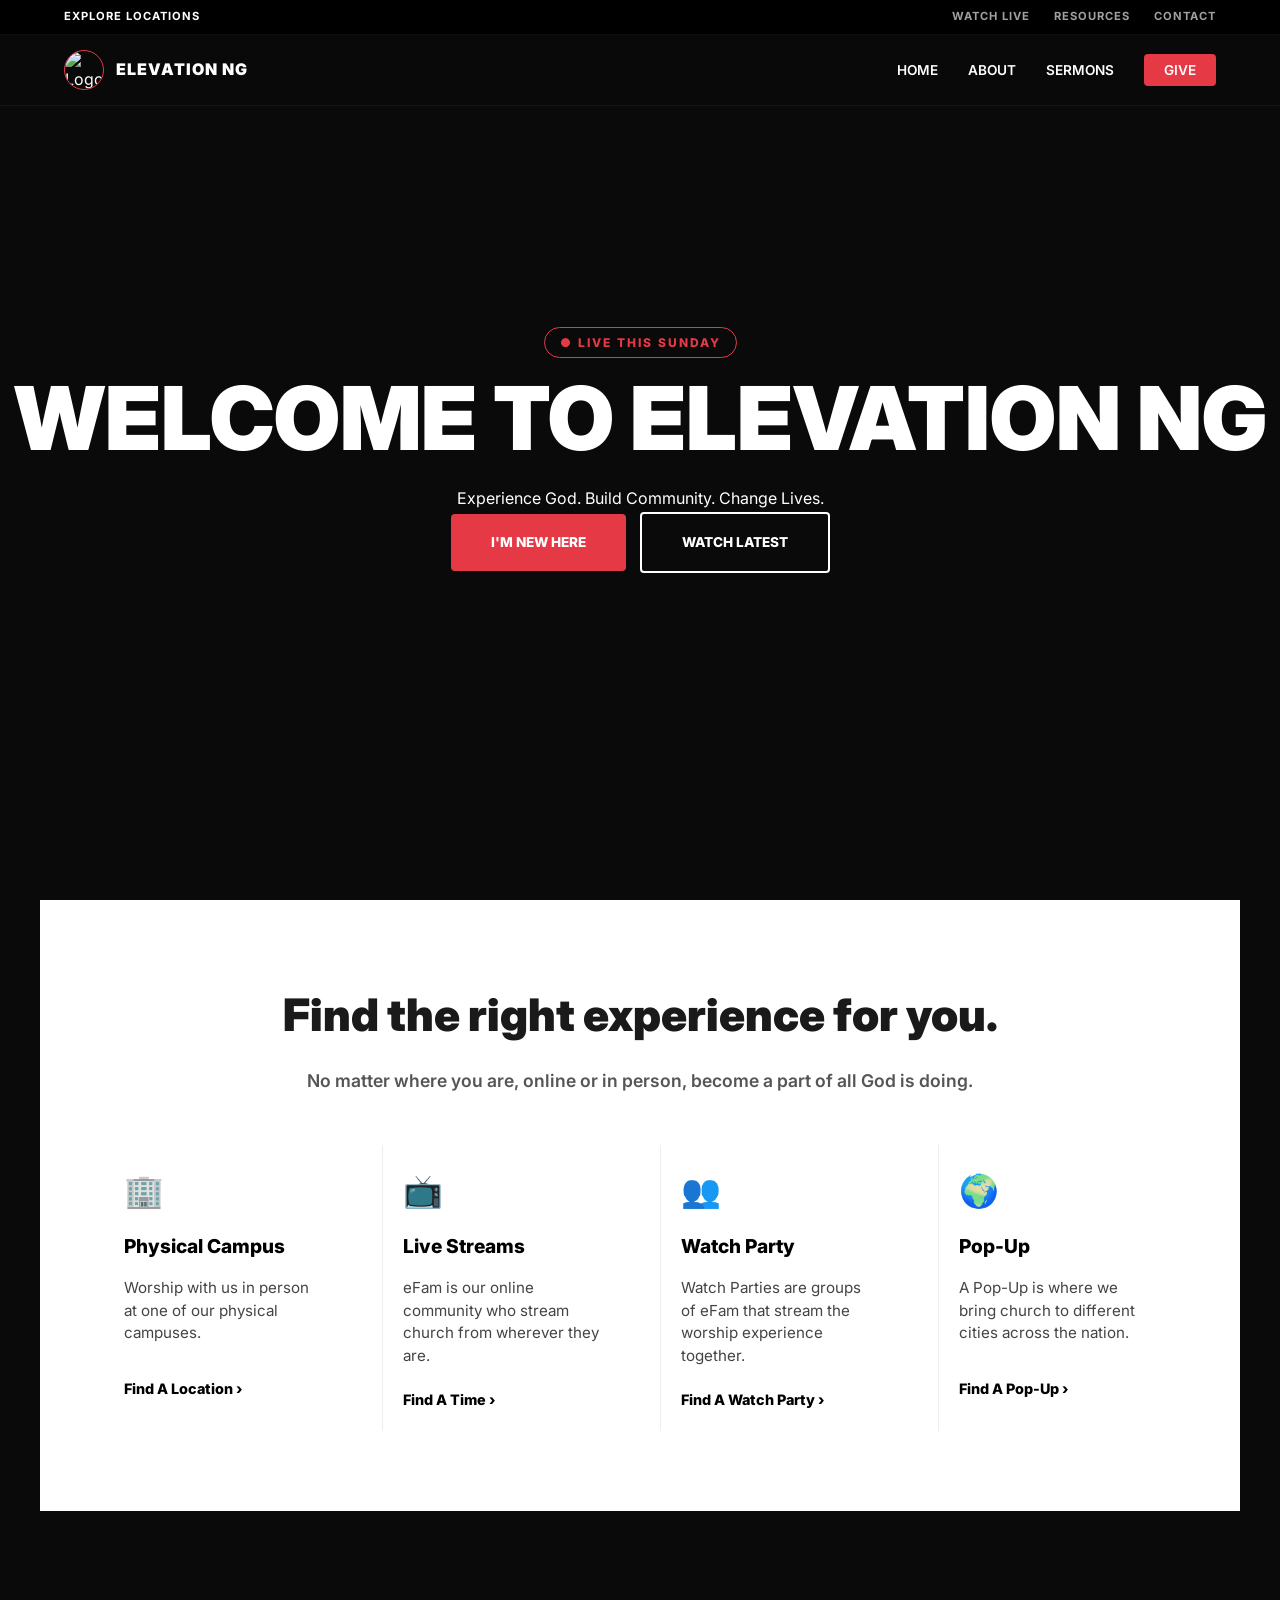
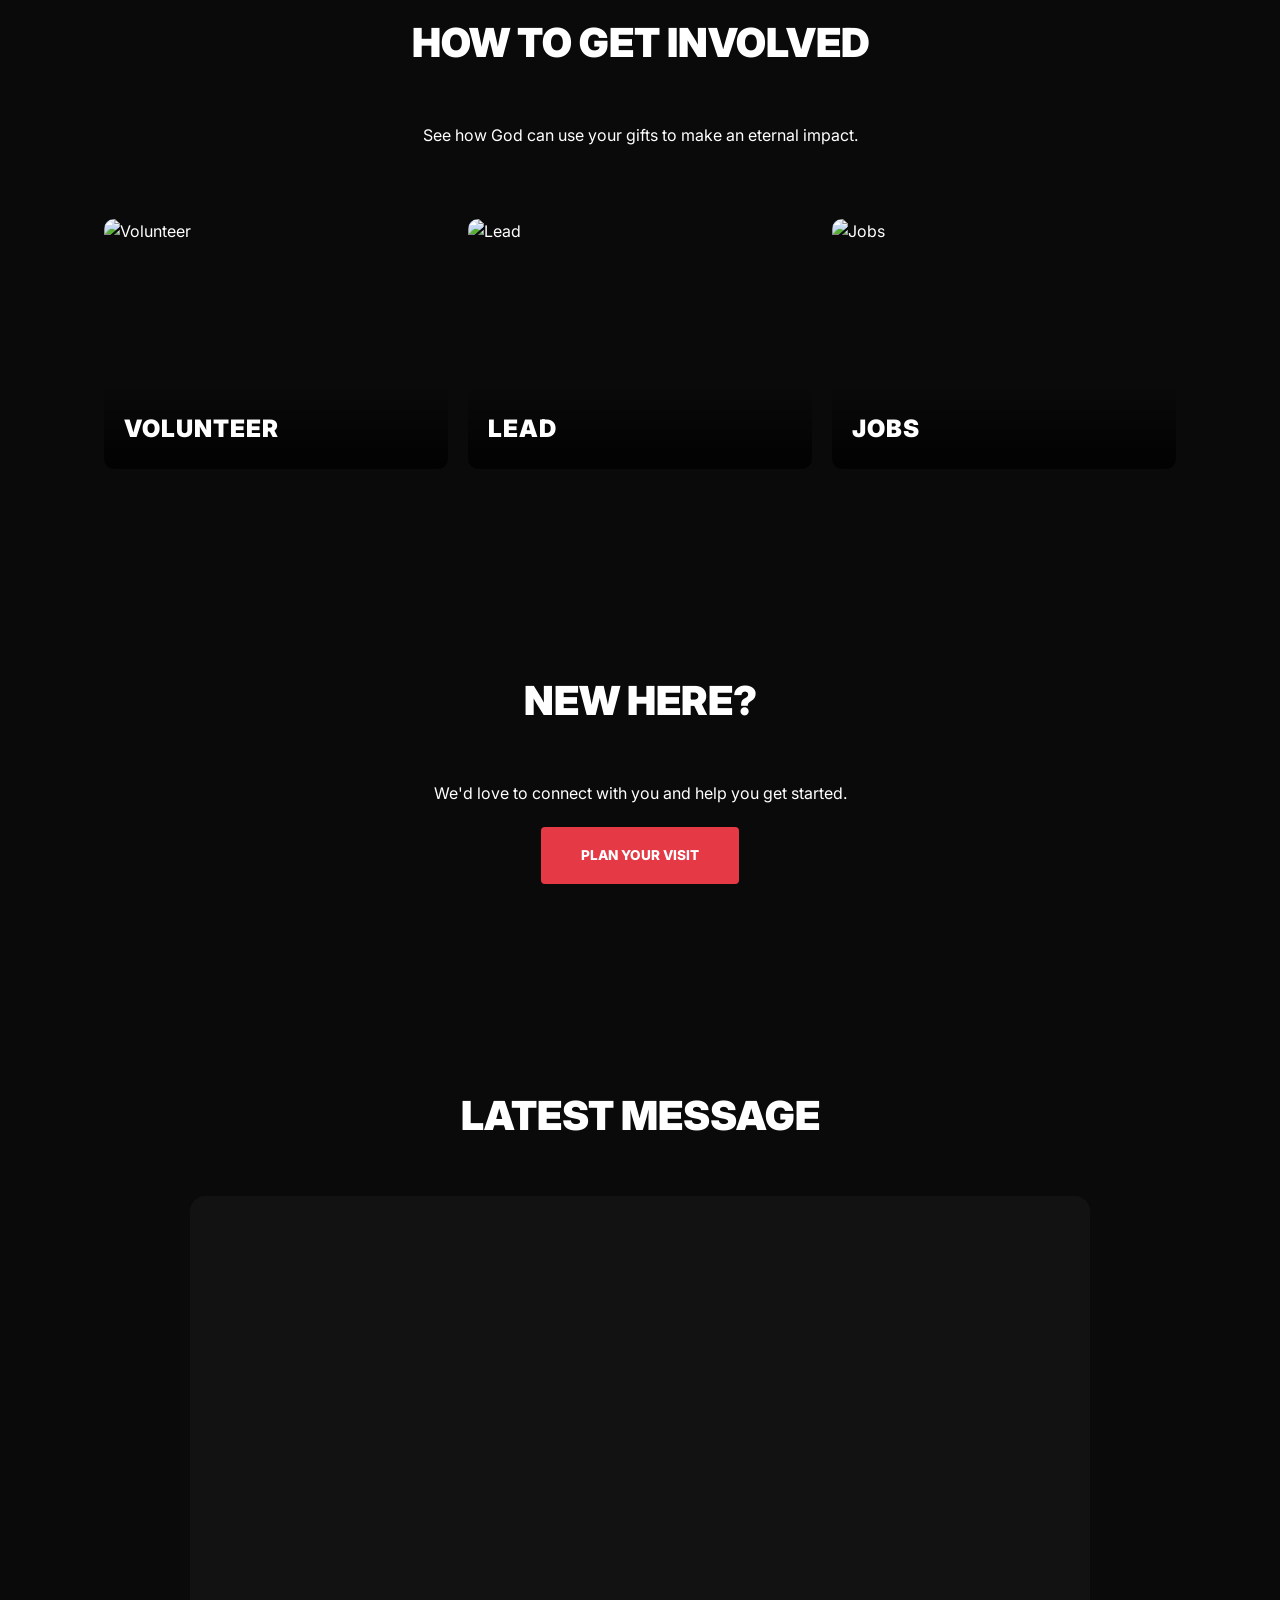
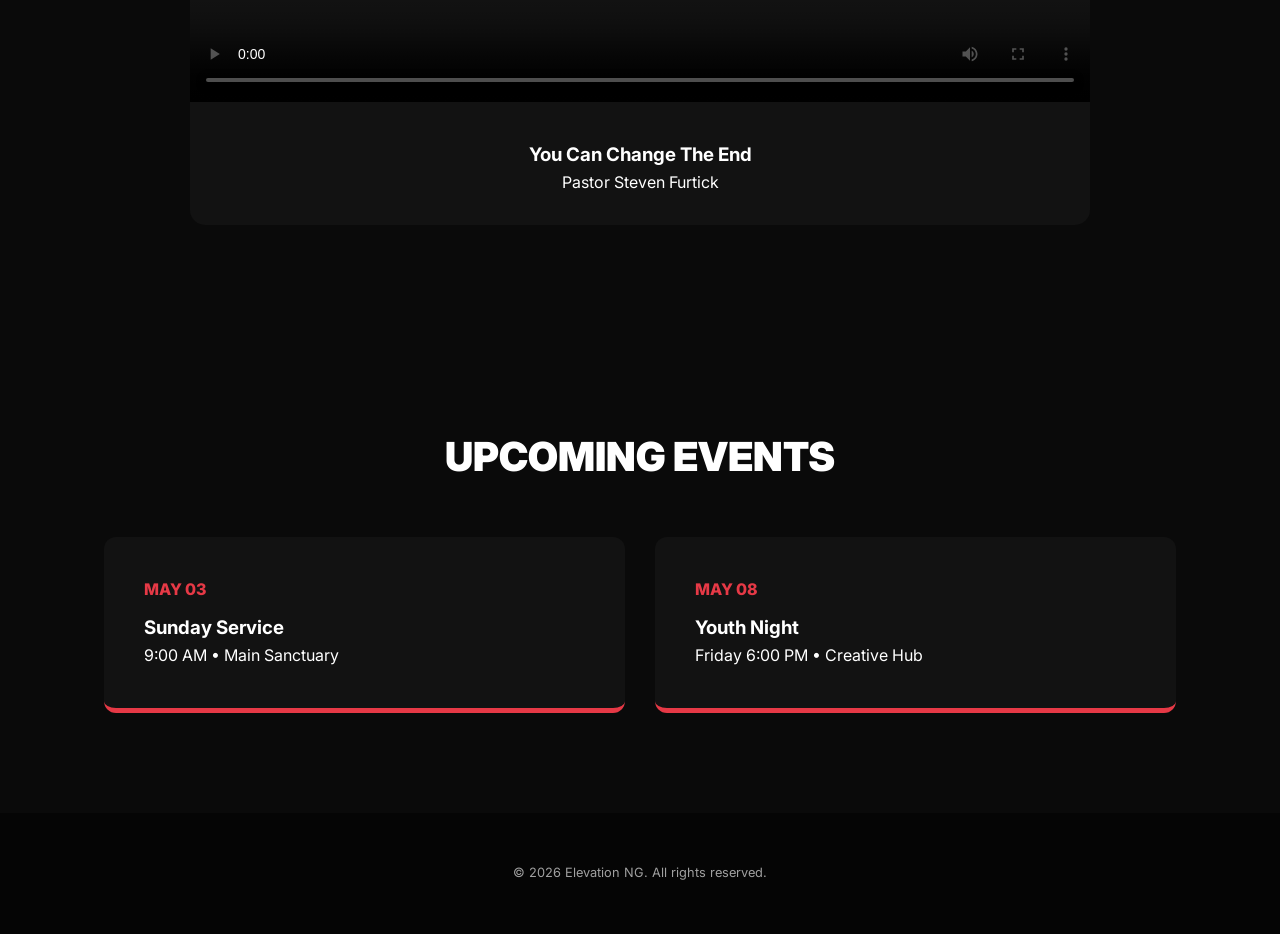
==== commit d8f6086a: "Add files via upload" ====
--- a/index.html
+++ b/index.html
@@ -4,6 +4,7 @@
     <meta charset="UTF-8">
     <meta name="viewport" content="width=device-width, initial-scale=1.0"> 
     <title>Elevation NG | Welcome Home</title>
+    <link rel="icon" type="image/jpeg" href="https://img.sanishtech.com/u/6a5d5f1891a5ef6978d27839b1085aa9.jpg">
     <link rel="stylesheet" href="style.css">
     <link href="https://fonts.googleapis.com/css2?family=Inter:wght@400;600;800;900&display=swap" rel="stylesheet">
 </head>
